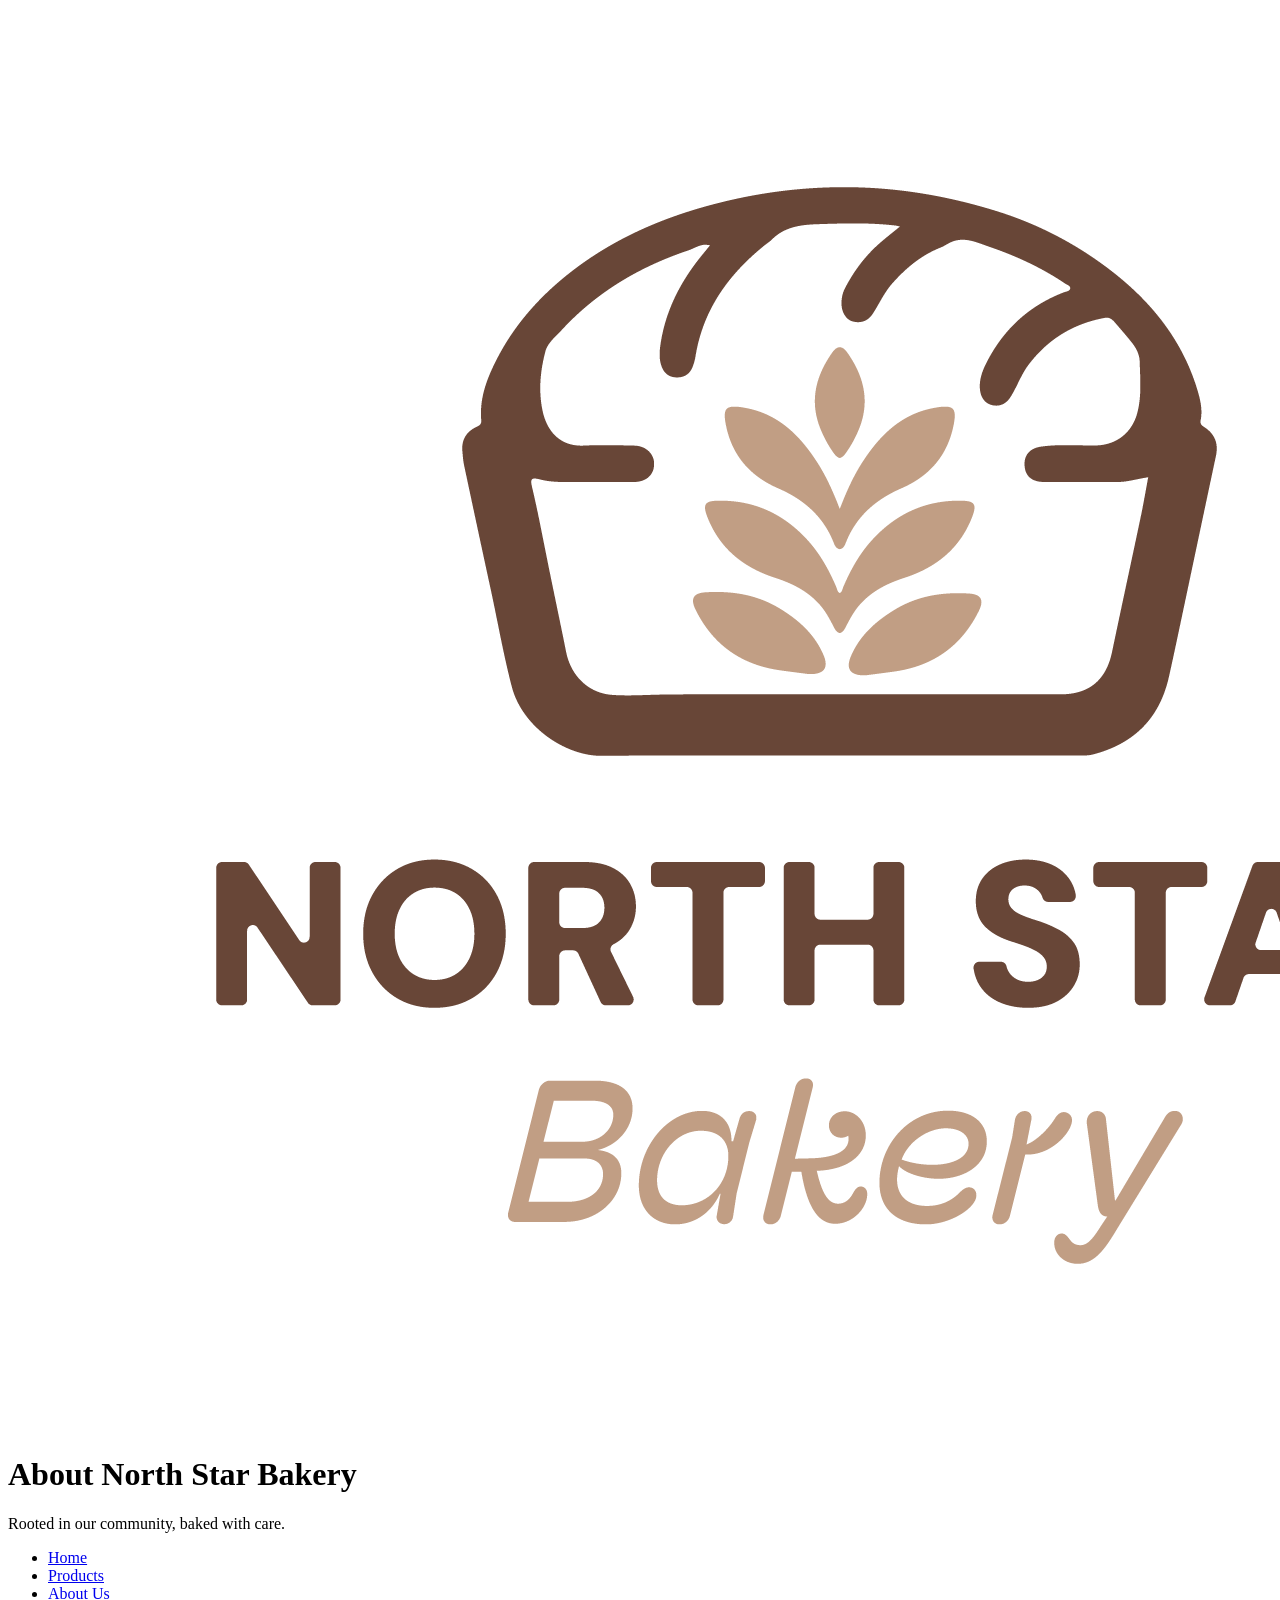
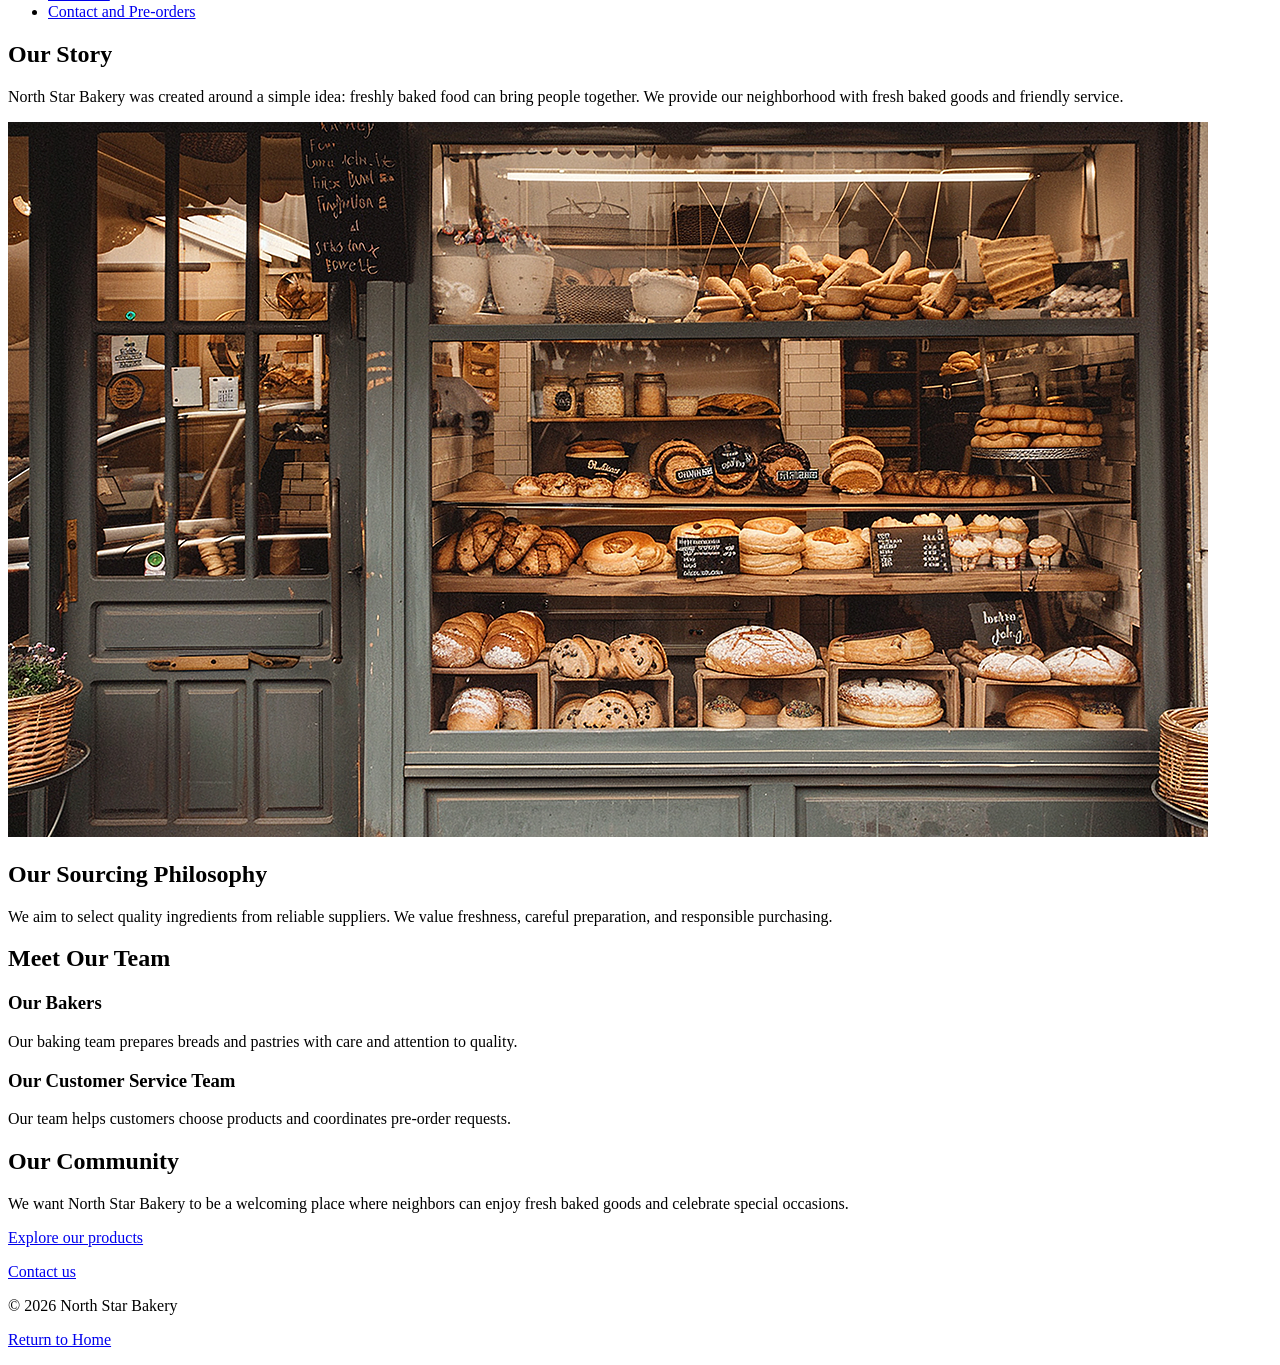
==== about.html @ ad4e6467 "touchstone2" ====
<!DOCTYPE html>
<html lang="en">
<head>
    <meta charset="UTF-8">
    <meta name="viewport" content="width=device-width, initial-scale=1.0">
    <title>About Us | North Star Bakery</title>
</head>
<body>
    <header>
        <img src="media/bakery-logo.png"
             alt="North Star Bakery logo">
        <h1>About North Star Bakery</h1>
        <p>Rooted in our community, baked with care.</p>
    </header>

    <nav aria-label="Main navigation">
        <ul>
            <li><a href="index.html">Home</a></li>
            <li><a href="products.html">Products</a></li>
            <li><a href="about.html" aria-current="page">About Us</a></li>
            <li><a href="contact.html">Contact and Pre-orders</a></li>
        </ul>
    </nav>

    <main>
        <section>
            <h2>Our Story</h2>
            <p>
                North Star Bakery was created around a simple
                idea: freshly baked food can bring people
                together. We provide our neighborhood with
                fresh baked goods and friendly service.
            </p>
            <img src="media/bakery-storefront.png" alt="The storefront of North Star Bakery">
        </section>

        <section>
            <h2>Our Sourcing Philosophy</h2>
            <p>
                We aim to select quality ingredients from
                reliable suppliers. We value freshness,
                careful preparation, and responsible purchasing.
            </p>
        </section>

        <section>
            <h2>Meet Our Team</h2>

            <article>
                <h3>Our Bakers</h3>
                <p>
                    Our baking team prepares breads and pastries
                    with care and attention to quality.
                </p>
            </article>

            <article>
                <h3>Our Customer Service Team</h3>
                <p>
                    Our team helps customers choose products
                    and coordinates pre-order requests.
                </p>
            </article>
        </section>

        <section>
            <h2>Our Community</h2>
            <p>
                We want North Star Bakery to be a welcoming
                place where neighbors can enjoy fresh baked
                goods and celebrate special occasions.
            </p>
            <p>
                <a href="products.html">Explore our products</a>
            </p>
            <p>
                <a href="contact.html">Contact us</a>
            </p>
        </section>
    </main>

    <footer>
        <p>&copy; 2026 North Star Bakery</p>
        <p><a href="index.html">Return to Home</a></p>
    </footer>
</body>
</html>
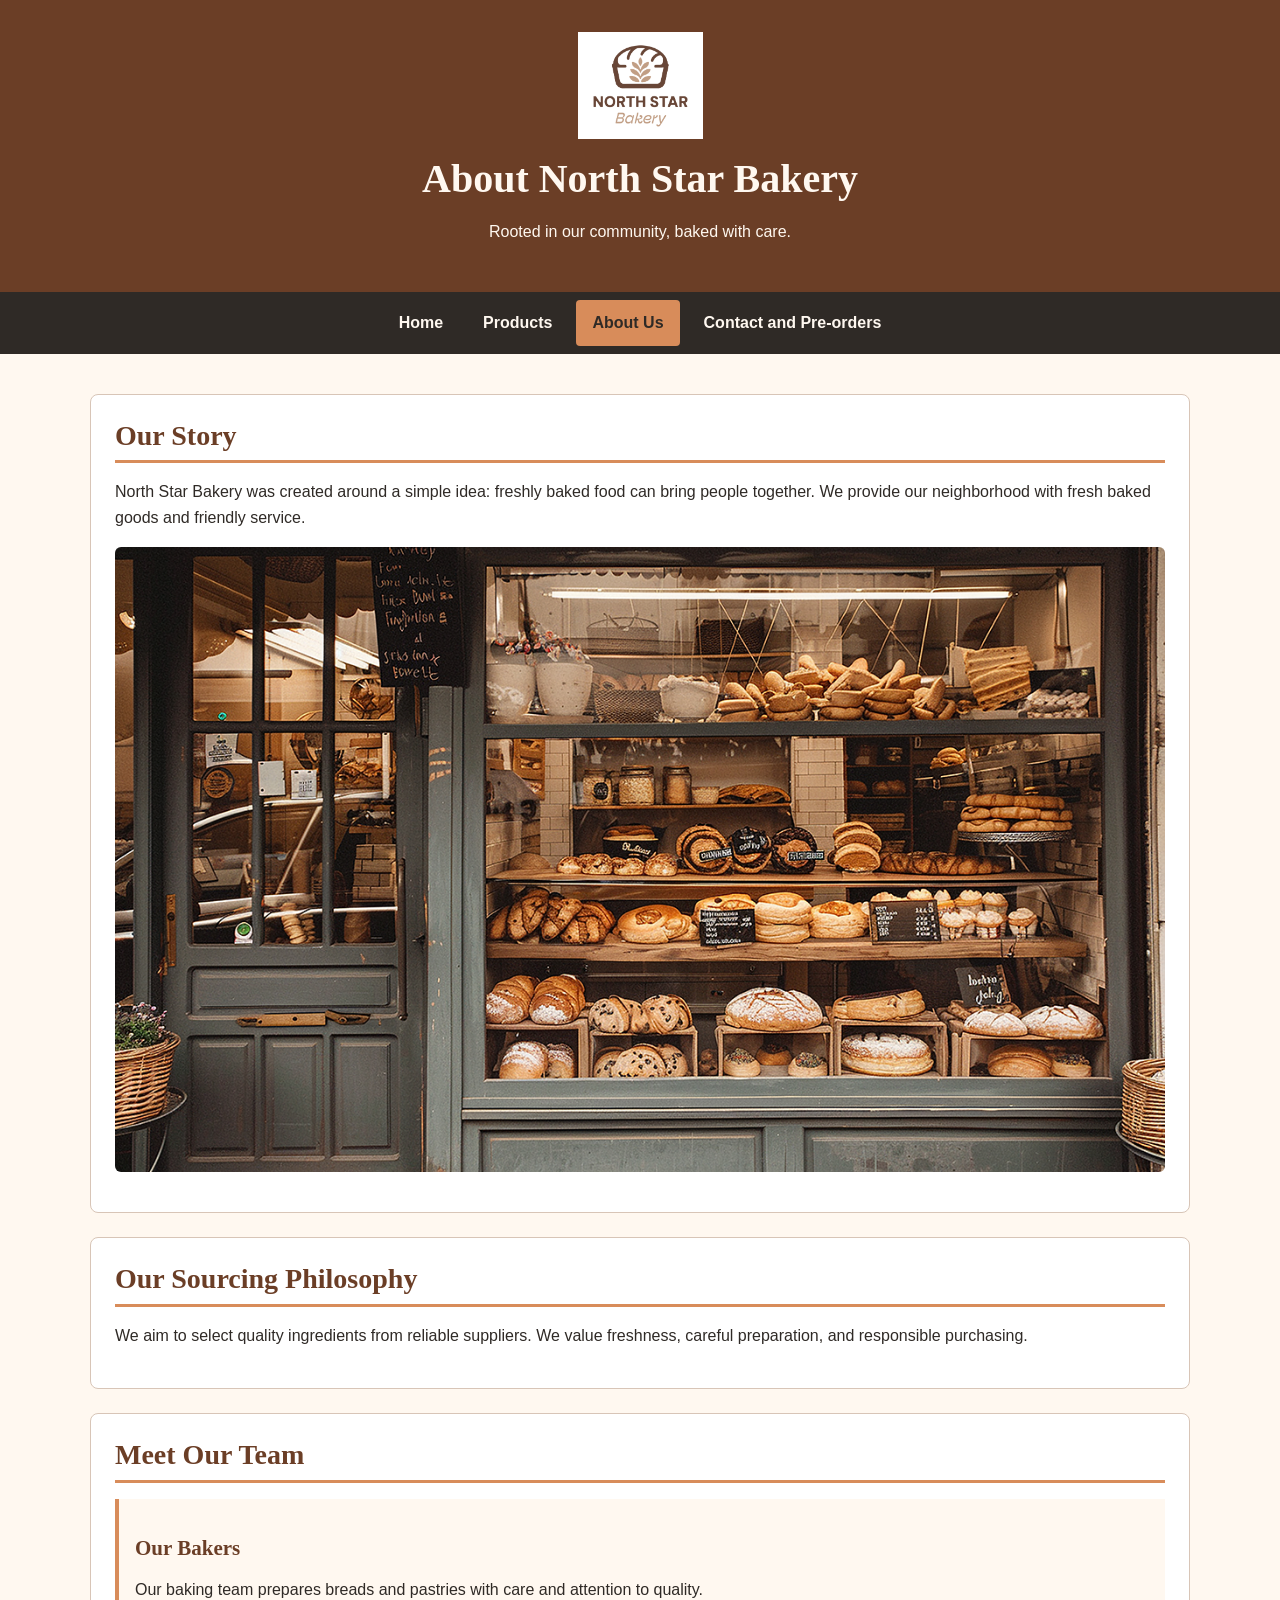
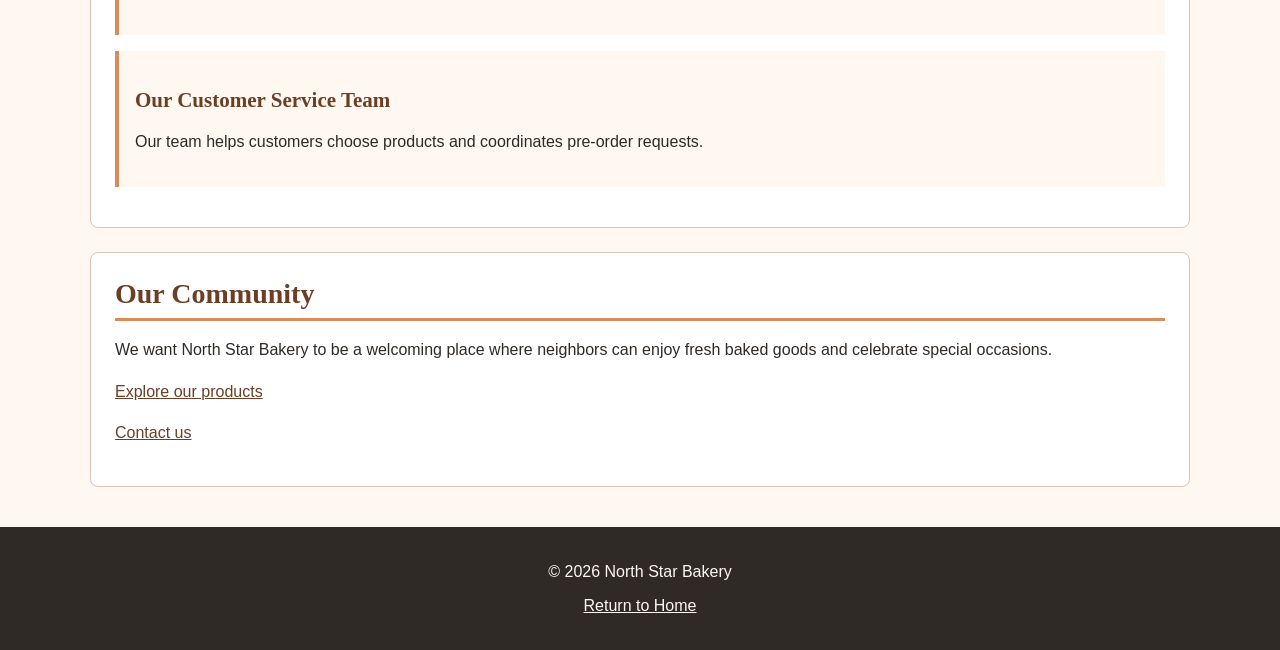
==== commit e23ff59d: "Touchstone3" ====
--- a/about.html
+++ b/about.html
@@ -4,6 +4,7 @@
 <head>
     <meta charset="UTF-8">
     <meta name="viewport" content="width=device-width, initial-scale=1.0">
+    <link rel="stylesheet" href="css/styles.css">
     <title>About Us | North Star Bakery</title>
 </head>
 <body>
--- a/css/styles.css
+++ b/css/styles.css
@@ -0,0 +1,336 @@
+:root {
+    --cream: #FFF8F0;
+    --brown: #6B3E26;
+    --peach: #D88C5A;
+    --charcoal: #2F2A26;
+}
+
+*,
+*::before,
+*::after {
+    box-sizing: border-box;
+}
+
+body {
+    margin: 0;
+    background-color: var(--cream);
+    color: var(--charcoal);
+    font-family: Arial, Helvetica, sans-serif;
+    font-size: 16px;
+    line-height: 1.6;
+}
+
+header {
+    padding: 24px 16px;
+    background-color: var(--brown);
+    color: var(--cream);
+    text-align: center;
+}
+
+header img {
+    display: block;
+    width: 110px;
+    max-width: 100%;
+    height: auto;
+    margin: 0 auto 16px;
+}
+
+h1,
+h2,
+h3 {
+    font-family: Georgia, "Times New Roman", serif;
+    line-height: 1.2;
+}
+
+h1 {
+    margin: 0 0 12px;
+    font-size: 32px;
+}
+
+h2 {
+    margin: 0 0 16px;
+    padding-bottom: 8px;
+    border-bottom: 3px solid var(--peach);
+    color: var(--brown);
+    font-size: 26px;
+}
+
+h3 {
+    margin-bottom: 8px;
+    color: var(--brown);
+    font-size: 21px;
+}
+
+p {
+    margin: 16px 0;
+}
+
+nav {
+    background-color: var(--charcoal);
+}
+
+nav ul {
+    display: flex;
+    flex-direction: column;
+    gap: 4px;
+    margin: 0;
+    padding: 8px 16px;
+    list-style: none;
+}
+
+nav a {
+    display: block;
+    min-height: 44px;
+    padding: 10px 12px;
+    border-radius: 4px;
+    color: var(--cream);
+    text-align: center;
+    text-decoration: none;
+    font-weight: bold;
+}
+
+nav a:link {
+    color: var(--cream);
+}
+
+nav a:visited {
+    color: var(--cream);
+}
+
+nav a:hover {
+    background-color: var(--peach);
+    color: var(--charcoal);
+    transition: background-color 0.2s, color 0.2s;
+}
+
+nav a:focus-visible {
+    outline: 3px solid var(--peach);
+    outline-offset: 2px;
+}
+
+nav a:active {
+    background-color: var(--brown);
+    color: var(--cream);
+}
+
+nav a[aria-current="page"] {
+    background-color: var(--peach);
+    color: var(--charcoal);
+}
+
+main {
+    width: 92%;
+    max-width: 1100px;
+    margin: 32px auto;
+}
+
+section {
+    margin-bottom: 24px;
+    padding: 20px;
+    border: 1px solid #D8C5B7;
+    border-radius: 8px;
+    background-color: #FFFFFF;
+}
+
+section > img,
+section picture img,
+figure img {
+    display: block;
+    width: 100%;
+    max-width: 100%;
+    height: auto;
+    margin: 0 auto 16px;
+    border-radius: 6px;
+}
+
+figure {
+    margin: 0 0 16px;
+}
+
+figcaption {
+    color: #5B514A;
+    font-size: 14px;
+    font-style: italic;
+}
+
+article {
+    margin: 16px 0;
+    padding: 16px;
+    border-left: 4px solid var(--peach);
+    background-color: var(--cream);
+}
+
+a {
+    color: var(--brown);
+}
+
+main a:hover {
+    color: var(--charcoal);
+}
+
+main a:focus-visible {
+    outline: 2px solid var(--peach);
+    outline-offset: 2px;
+}
+
+audio,
+video {
+    display: block;
+    width: 100%;
+    max-width: 650px;
+    margin-top: 12px;
+}
+
+fieldset {
+    margin: 0 0 20px;
+    padding: 16px;
+    border: 1px solid #D8C5B7;
+    border-radius: 6px;
+}
+
+legend {
+    padding: 0 6px;
+    color: var(--brown);
+    font-family: Georgia, "Times New Roman", serif;
+    font-weight: bold;
+}
+
+label {
+    display: block;
+    margin-bottom: 6px;
+    font-weight: bold;
+}
+
+input[type="text"],
+input[type="email"],
+input[type="date"],
+textarea {
+    display: block;
+    width: 100%;
+    padding: 10px 12px;
+    border: 1px solid #A99A90;
+    border-radius: 4px;
+    background-color: #FFFFFF;
+    color: var(--charcoal);
+    font-size: 16px;
+    font-family: inherit;
+}
+
+input[type="text"]:focus,
+input[type="email"]:focus,
+input[type="date"]:focus,
+textarea:focus {
+    border-color: var(--brown);
+    outline: 2px solid var(--peach);
+    outline-offset: 1px;
+}
+
+textarea {
+    resize: vertical;
+}
+
+button {
+    display: inline-block;
+    min-width: 44px;
+    min-height: 44px;
+    padding: 12px 20px;
+    border: 1px solid var(--brown);
+    border-radius: 4px;
+    background-color: var(--brown);
+    color: var(--cream);
+    font-size: 16px;
+    font-family: inherit;
+    font-weight: bold;
+    cursor: pointer;
+    transition: background-color 0.2s, color 0.2s;
+}
+
+button:hover {
+    background-color: var(--peach);
+    color: var(--charcoal);
+}
+
+button:focus-visible {
+    outline: 3px solid var(--peach);
+    outline-offset: 2px;
+}
+
+button:active {
+    background-color: var(--charcoal);
+    color: var(--cream);
+}
+
+footer {
+    padding: 24px 16px;
+    background-color: var(--charcoal);
+    color: var(--cream);
+    text-align: center;
+}
+
+footer p {
+    margin: 8px 0;
+}
+
+footer a {
+    color: var(--cream);
+}
+
+footer a:hover,
+footer a:focus-visible {
+    color: var(--peach);
+}
+
+@media (min-width: 768px) {
+    header {
+        padding: 32px 24px;
+    }
+
+    header img {
+        width: 125px;
+    }
+
+    h1 {
+        font-size: 36px;
+    }
+
+    nav ul {
+        flex-direction: row;
+        justify-content: center;
+        flex-wrap: wrap;
+        gap: 8px;
+    }
+
+    nav a {
+        padding: 10px 16px;
+    }
+
+    main {
+        width: 90%;
+        margin: 40px auto;
+    }
+
+    section {
+        padding: 24px;
+    }
+
+    .feature-section {
+        display: flex;
+        flex-direction: row;
+        gap: 24px;
+        align-items: center;
+    }
+}
+
+@media (min-width: 1024px) {
+    main {
+        max-width: 1100px;
+    }
+
+    h1 {
+        font-size: 40px;
+    }
+
+    h2 {
+        font-size: 28px;
+    }
+}
